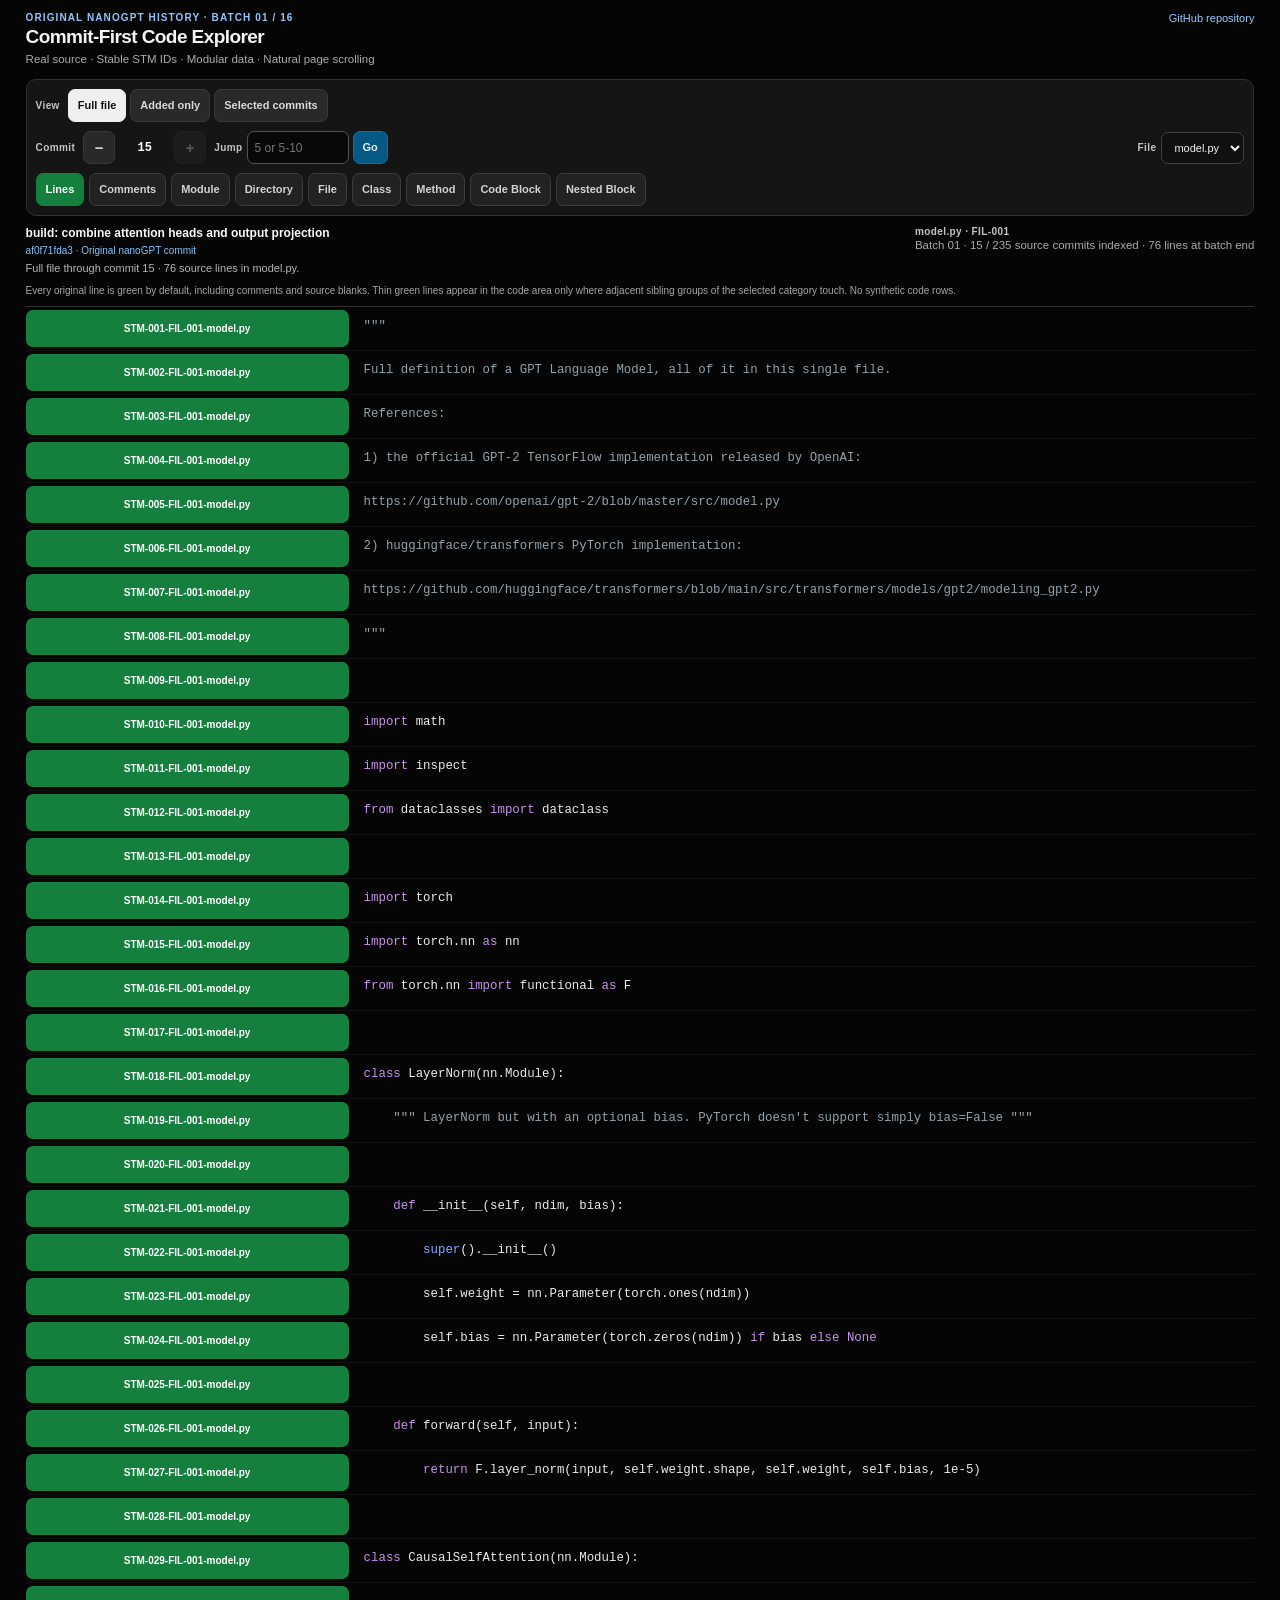
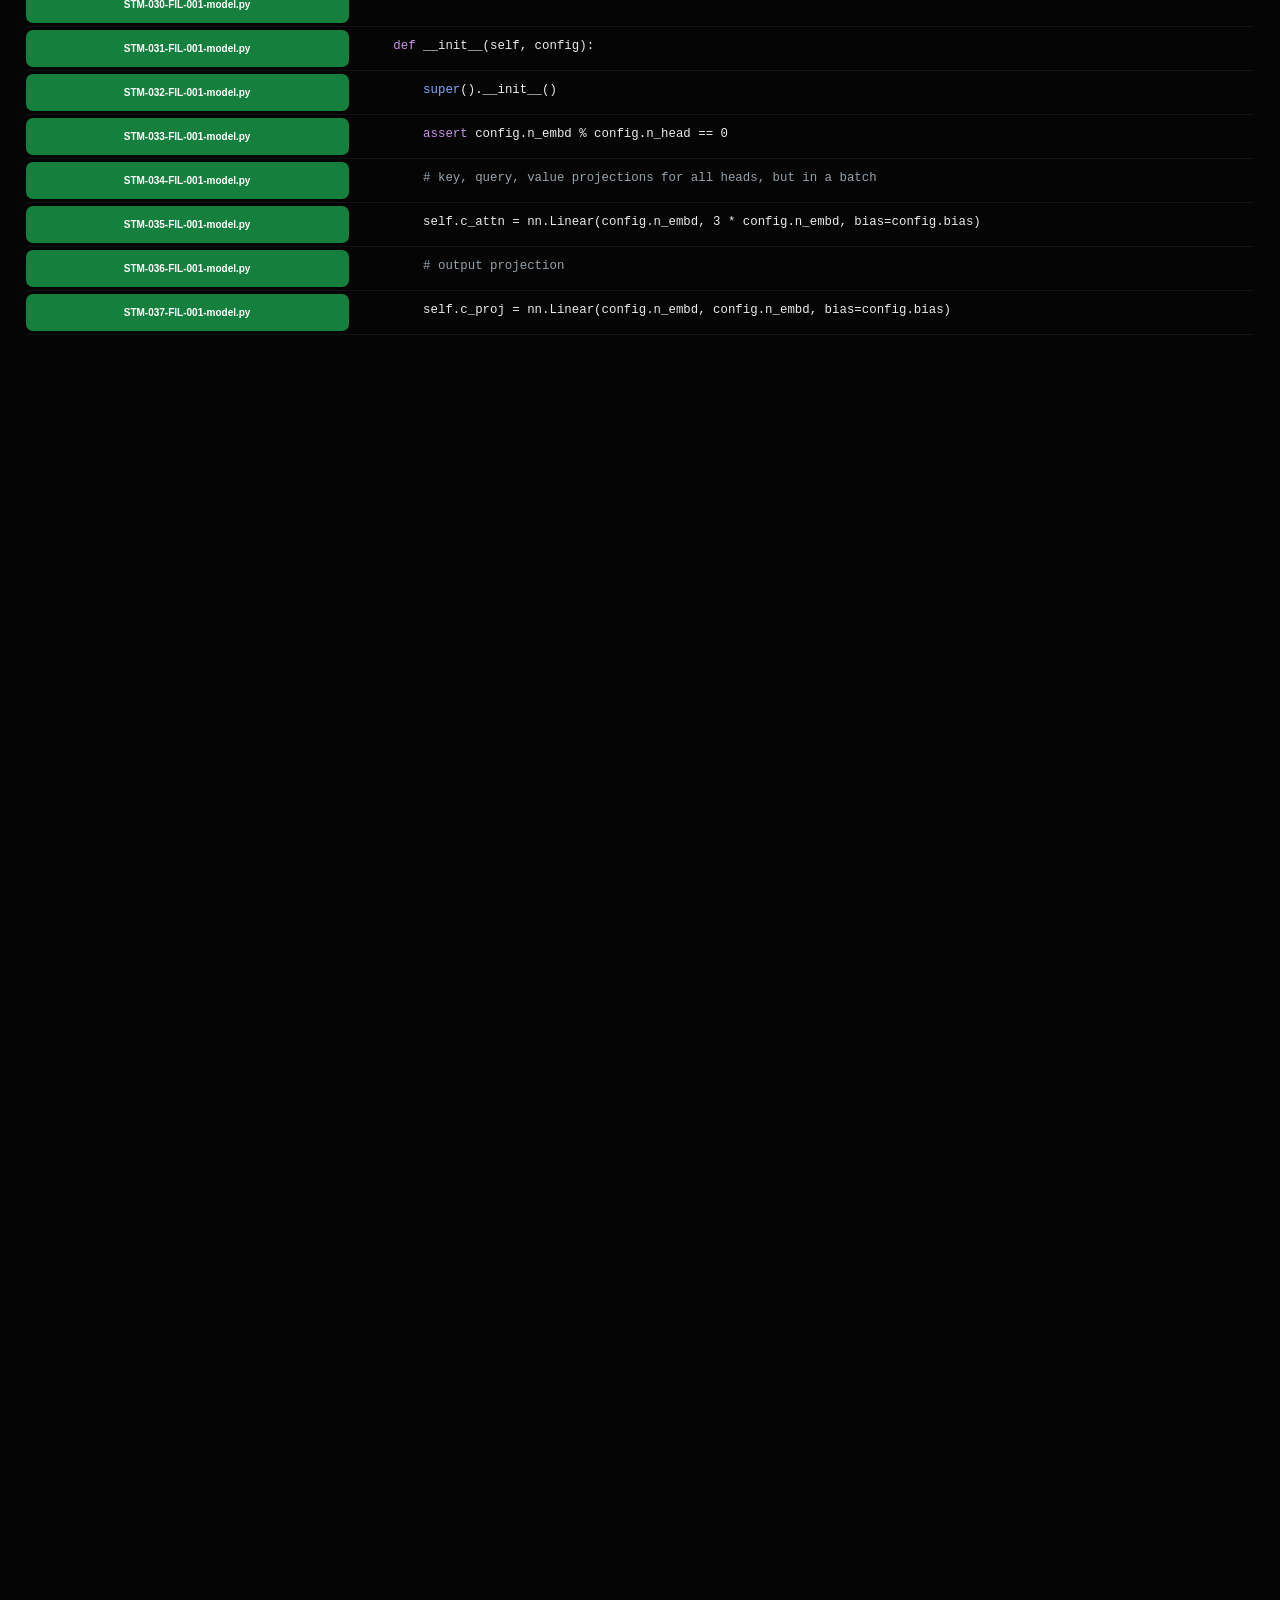
==== nanogpt-modular-viewer/index.html @ b9873f09 "nanoGPT modular viewer: batch 01 covers 15 verified source commits with lazy chunks and windowed cod" ====
<!doctype html>
<html lang="en">
<head>
<meta charset="utf-8">
<meta name="viewport" content="width=device-width,initial-scale=1">
<meta name="theme-color" content="#050505">
<title>nanoGPT · Modular Commit-First Code Viewer · Batch 01</title>
<meta name="description" content="Real nanoGPT source reconstructed commit by commit, with permanent STM IDs, modular data chunks and a windowed page viewer.">
<link rel="stylesheet" href="./assets/viewer.css">
</head>
<body>
<main class="shell">
  <header class="site-head">
    <div>
      <p class="eyebrow">Original nanoGPT history · Batch 01 / 16</p>
      <h1>Commit-First Code Explorer</h1>
      <p class="subtitle">Real source · Stable STM IDs · Modular data · Natural page scrolling</p>
    </div>
    <a class="source-link" href="https://github.com/sabareeshrao/Project-Rebuild-Version-2" target="_blank" rel="noopener noreferrer">GitHub repository</a>
  </header>

  <section class="control-bar" aria-label="Source controls">
    <div class="control-row">
      <span class="small-label">View</span>
      <div id="mode-group" class="mode-group" role="group" aria-label="Code view">
        <button type="button" class="mode" data-mode="full" aria-pressed="true">Full file</button>
        <button type="button" class="mode" data-mode="added" aria-pressed="false">Added only</button>
        <button type="button" class="mode" data-mode="selected" aria-pressed="false">Selected commits</button>
      </div>
    </div>
    <div class="control-row">
      <span class="small-label">Commit</span>
      <div class="stepper" role="group" aria-label="Previous or next commit">
        <button id="previous" class="step" type="button" aria-label="Previous source commit">−</button>
        <output id="commit-indicator" aria-live="polite">15</output>
        <button id="next" class="step" type="button" aria-label="Next source commit">+</button>
      </div>
      <form id="jump-form" class="jump">
        <label class="small-label" for="jump-input">Jump</label>
        <input id="jump-input" type="text" inputmode="text" autocomplete="off" placeholder="5 or 5-10" aria-label="Source commit number or inclusive range">
        <button class="apply" type="submit">Go</button>
      </form>
      <label class="file-picker" for="file-select">
        <span class="small-label">File</span>
        <select id="file-select" aria-label="Source file"></select>
      </label>
    </div>
    <div id="categories" class="categories" role="group" aria-label="Color code source by hierarchy category">
      <button type="button" class="category" data-kind="line" aria-pressed="true">Lines</button>
      <button type="button" class="category" data-kind="comment" aria-pressed="false">Comments</button>
      <button type="button" class="category" data-kind="module" aria-pressed="false">Module</button>
      <button type="button" class="category" data-kind="package" aria-pressed="false">Directory</button>
      <button type="button" class="category" data-kind="file" aria-pressed="false">File</button>
      <button type="button" class="category" data-kind="class" aria-pressed="false">Class</button>
      <button type="button" class="category" data-kind="method" aria-pressed="false">Method</button>
      <button type="button" class="category" data-kind="block" aria-pressed="false">Code Block</button>
      <button type="button" class="category" data-kind="nested" aria-pressed="false">Nested Block</button>
    </div>
  </section>

  <section class="summary" aria-label="Selected historical source">
    <div>
      <div id="commit-title">Loading source history…</div>
      <a id="commit-link" href="https://github.com/sabareeshrao/Project-Rebuild-Version-2/commits/main" target="_blank" rel="noopener noreferrer">Original GitHub commit</a>
    </div>
    <div>
      <div id="file-name" class="small-label">model.py</div>
      <div id="file-meta" class="subtitle">Indexed commits 1–15</div>
    </div>
  </section>
  <p id="status" role="status" aria-live="polite">Loading modular source manifest…</p>
  <p id="hint">Only the selected hierarchy category colors the source chips. Green code dividers appear only between touching sibling groups.</p>

  <section id="line-area" class="line-area" aria-label="Virtualized original source and permanent statement identifiers">
    <div id="top-spacer" aria-hidden="true"></div>
    <div id="line-window"></div>
    <div id="bottom-spacer" aria-hidden="true"></div>
  </section>

  <p class="footer">
    Batch 01 includes <strong>15 reconstructed nanoGPT source commits</strong> (76 genuine physical lines in
    <code>model.py</code>), validated against their GitHub snapshots. All source lines, blank lines and comments retain
    original STM identities. The viewer loads source JSON chunks as needed and renders nearby rows, not the entire
    history as DOM nodes. Historical code is not rewritten to make incomplete early commits runnable.
    No synthetic sky-blue boundary chips or green gap rows are used.
    Source-history coverage will grow batch by batch; other files and non-append edits must be validated as they are introduced.
  </p>
</main>
<script type="module" src="./assets/app.js"></script>
</body>
</html>
---- nanogpt-modular-viewer/assets/viewer.css ----
:root{
  color-scheme:dark;
  --bg:#050505;--surface:#171717;--muted:#aaa;--edge:#323232;
  --green:#15803d;--red:#dc2626;--blue:#2563eb;--orange:#ea580c;
  --yellow:#facc15;--pink:#db2777;--file-a:#00bfff;--file-b:#008cff;
}
*{box-sizing:border-box}
html{overflow-x:hidden}
body{margin:0;background:var(--bg);color:#f5f5f5;font-family:Roboto,Arial,system-ui,sans-serif;overflow-x:hidden}
button,input,select{font:inherit}
button{cursor:pointer}
button:disabled{opacity:.35;cursor:not-allowed}
button:focus-visible,input:focus-visible,select:focus-visible{outline:2px solid #93c5fd;outline-offset:2px}
.shell{width:100%;max-width:1800px;margin:0 auto;padding:12px clamp(10px,2vw,26px) 34px}
.site-head{display:flex;justify-content:space-between;align-items:flex-start;gap:12px;flex-wrap:wrap;margin:0 0 11px}
h1{font-size:19px;letter-spacing:-.03em;margin:0 0 3px}
.eyebrow{font-size:10px;font-weight:800;letter-spacing:.11em;text-transform:uppercase;color:#93c5fd;margin:0 0 3px}
.subtitle{font-size:11.5px;color:var(--muted);margin:0;line-height:1.5}
.source-link{color:#9acbff;font-size:11px;text-decoration:none;white-space:nowrap}
.source-link:hover{text-decoration:underline}
.control-bar{background:#151515;border:1px solid var(--edge);border-radius:10px;padding:9px;display:flex;flex-direction:column;gap:9px}
.control-row{display:flex;align-items:center;gap:8px;flex-wrap:wrap}
.small-label{font-size:10px;color:#c5c5c5;font-weight:800;letter-spacing:.04em}
.mode-group,.stepper,.jump{display:flex;gap:4px;align-items:center}
.mode,.step,.apply,.category{
  color:#d9d9d9;background:#292929;border:1px solid #383838;border-radius:7px;
  padding:7px 9px;line-height:1.2;font-size:11px;font-weight:700;min-height:33px;
}
.mode[aria-pressed="true"]{background:#efefef;color:#111;border-color:#efefef}
.step{min-width:32px;text-align:center;font-size:15px;padding:5px 8px}
#commit-indicator{min-width:51px;text-align:center;font:800 12px/1.2 Consolas,monospace;color:#fafafa}
.jump input{width:102px;max-width:30vw;background:#080808;color:#fafafa;border:1px solid #525252;border-radius:7px;padding:8px 7px;font-size:12px;min-height:33px}
.jump input[aria-invalid="true"]{border-color:#fb7185}
.apply{background:#075985;color:#e0f2fe;border-color:#0e7490}
.file-picker{display:flex;align-items:center;gap:5px;margin-left:auto}
.file-picker select{background:#101010;color:#f4f4f4;border:1px solid #414141;border-radius:7px;padding:8px;font-size:11px;max-width:220px}
.categories{display:flex;flex-wrap:wrap;gap:5px}
.category{padding:7px 9px;border:1px solid #3c3c3c;color:#d3d3d3;background:#222}
.category[aria-pressed="true"]{background:var(--active,#15803d);color:var(--ink,#fff);border-color:var(--active,#15803d)}
.category[data-kind="nested"]{--active:#facc15;--ink:#2d2600}
.category[data-kind="class"]{--active:#dc2626;--ink:#fff}
.category[data-kind="method"]{--active:#2563eb;--ink:#fff}
.category[data-kind="block"]{--active:#ea580c;--ink:#fff}
.category[data-kind="line"]{--active:#15803d;--ink:#fff}
.category[data-kind="comment"]{--active:#db2777;--ink:#fff}
.category[data-kind="file"]{--active:#00bfff;--ink:#071b27}
.category[data-kind="package"]{--active:#78350f;--ink:#fff}
.category[data-kind="module"]{--active:#881337;--ink:#fff}
.summary{margin:10px 0 3px;display:flex;gap:9px;align-items:flex-start;justify-content:space-between;flex-wrap:wrap}
#commit-title{font-size:12px;font-weight:800;color:#fafafa}
#commit-link{font-size:10px;color:#80c7ff;text-decoration:none}
#status{color:#b5b5b5;font-size:11px;line-height:1.45;margin:0}
#status[data-error="true"]{color:#fda4af}
#hint{font-size:10px;color:#a6a6a6;margin:6px 0 8px;line-height:1.5}
.line-area{width:100%;min-width:0;border-top:1px solid #323232;margin-top:7px}
#line-window{width:100%;min-width:0}
.code-row{
  display:grid;grid-template-columns:minmax(0,min(330px,41%)) minmax(0,1fr);
  min-height:44px;align-items:stretch;min-width:0;
  border-bottom:1px solid rgba(255,255,255,.055);
}
.chip-cell{min-width:0;display:flex;padding:3px 7px 3px 0}
.line-chip{
  width:100%;min-width:0;align-self:stretch;min-height:36px;border-radius:7px;
  padding:5px;display:flex;flex-direction:column;justify-content:center;align-items:center;
  gap:2px;text-align:center;background:var(--chip-bg,#15803d);color:var(--chip-ink,#fff);
}
.line-chip .line-id{font:700 10px/1.32 Roboto,Arial,system-ui,sans-serif;overflow-wrap:anywhere}
.line-chip .group-label,.line-chip .commit-marker{
  font:800 9.4px/1.3 Roboto,Arial,system-ui,sans-serif;overflow-wrap:anywhere;max-width:100%
}
.line-chip .commit-marker{letter-spacing:.025em}
.code-cell{
  position:relative;min-width:0;display:flex;align-items:flex-start;
  padding:9px 8px;color:#ebebeb;font:12.4px/1.73 'JetBrains Mono','Fira Code',Consolas,'Liberation Mono',monospace
}
.code-cell.category-divider::before{
  content:"";position:absolute;top:0;left:8px;right:8px;
  border-top:2px solid #15803d;pointer-events:none;
}
.code-indent{display:block;flex:none;min-width:0;max-width:38%}
.code-content{display:block;flex:1;min-width:0;white-space:pre-wrap;overflow-wrap:anywhere;word-break:normal;tab-size:4}
.keyword{color:#c792ea}.string{color:#c3e88d}.comment-syntax{color:#96a2aa}.builtin{color:#82aaff}.number{color:#ff997a}
#top-spacer,#bottom-spacer{height:0;pointer-events:none}
#loading-row{color:#b0b0b0;padding:22px;font-size:12px;min-height:80px}
.footer{color:#929292;font-size:10.5px;line-height:1.6;padding-top:18px;max-width:1100px}
@media(max-width:580px){
  .shell{padding:8px 8px 28px}.site-head{gap:4px}h1{font-size:17px}
  .control-bar{padding:7px}.control-row{gap:6px}
  .file-picker{margin-left:0}.mode,.step,.apply,.category{font-size:10px;padding:6px 7px;min-height:31px}
  .jump input{width:88px;min-height:31px}
  .code-row{grid-template-columns:minmax(0,42%) minmax(0,58%)}
  .line-chip{min-height:32px;padding:5px 3px}
  .line-chip .line-id{font-size:9.1px}.line-chip .group-label,.line-chip .commit-marker{font-size:8.5px}
  .chip-cell{padding:3px 6px 3px 0}
  .code-cell{font-size:11.6px;line-height:1.65;padding:8px 5px}
  .code-cell.category-divider::before{left:5px;right:5px}
}
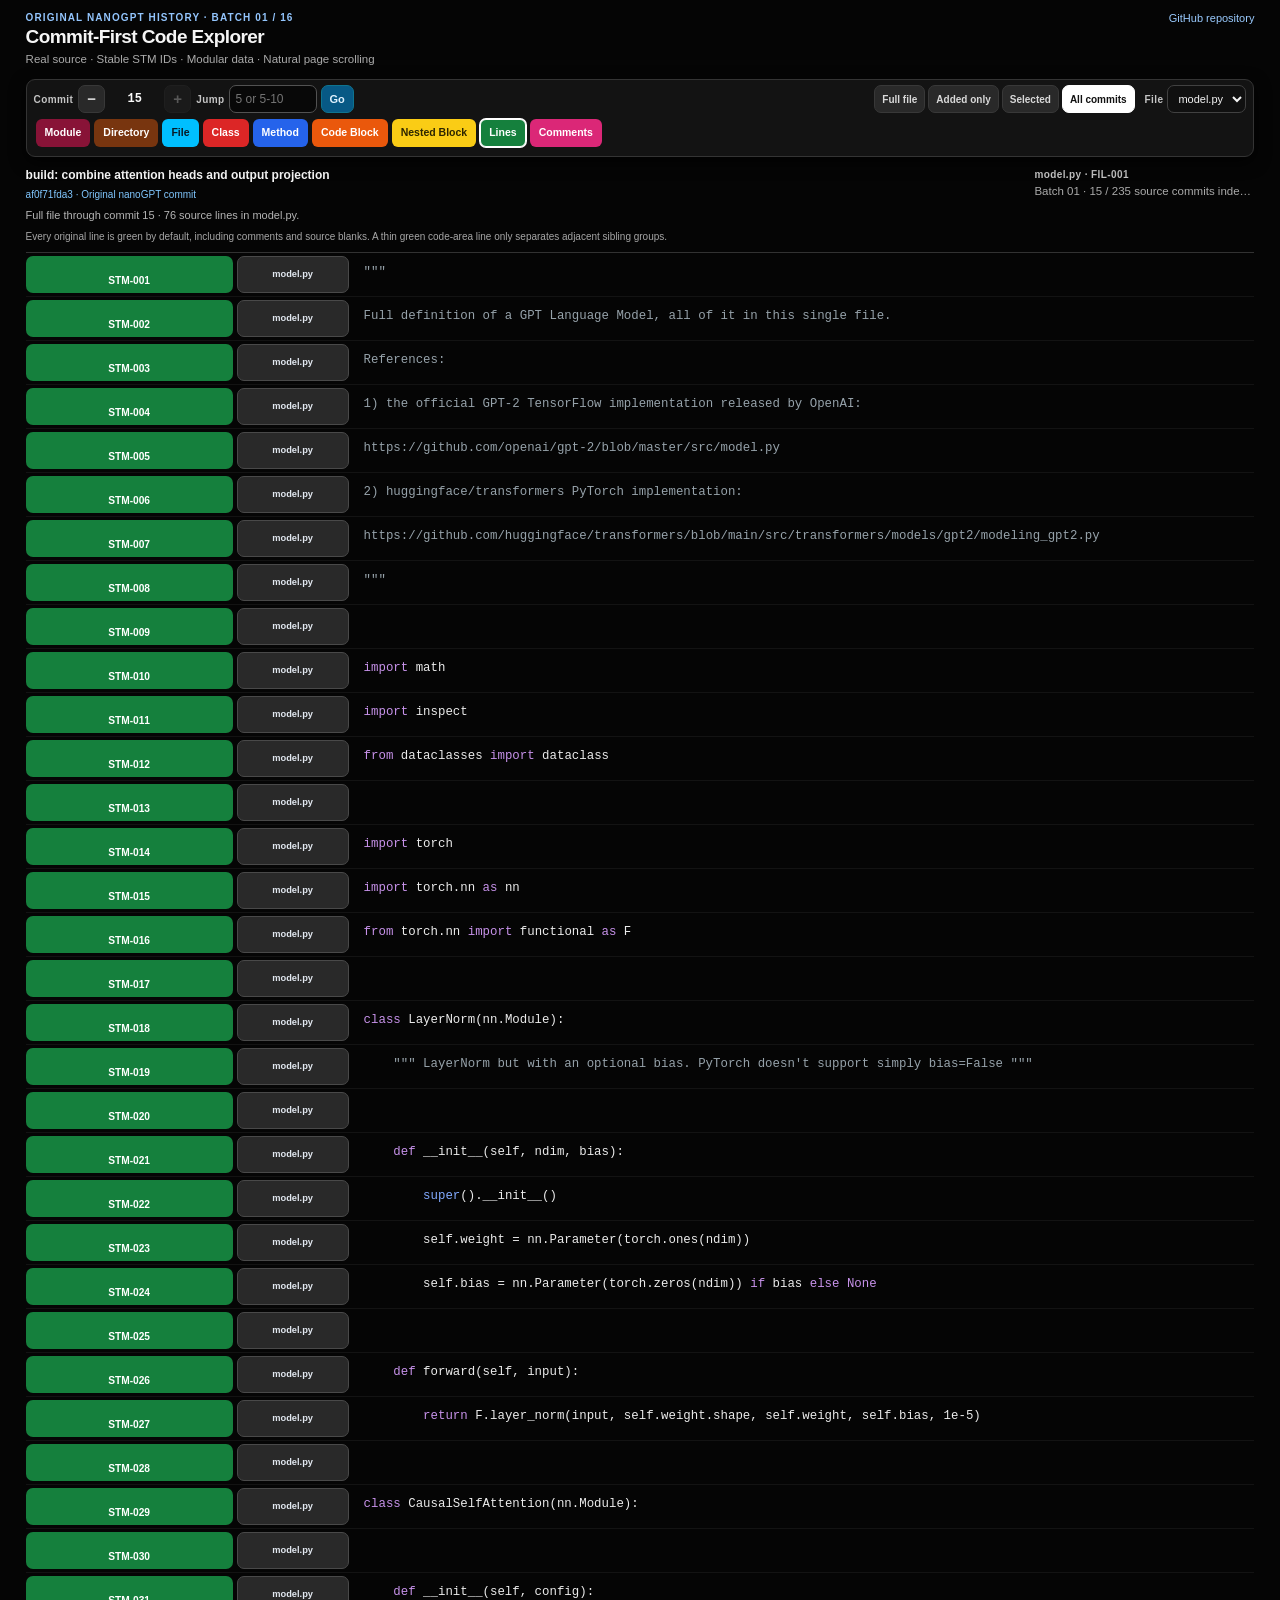
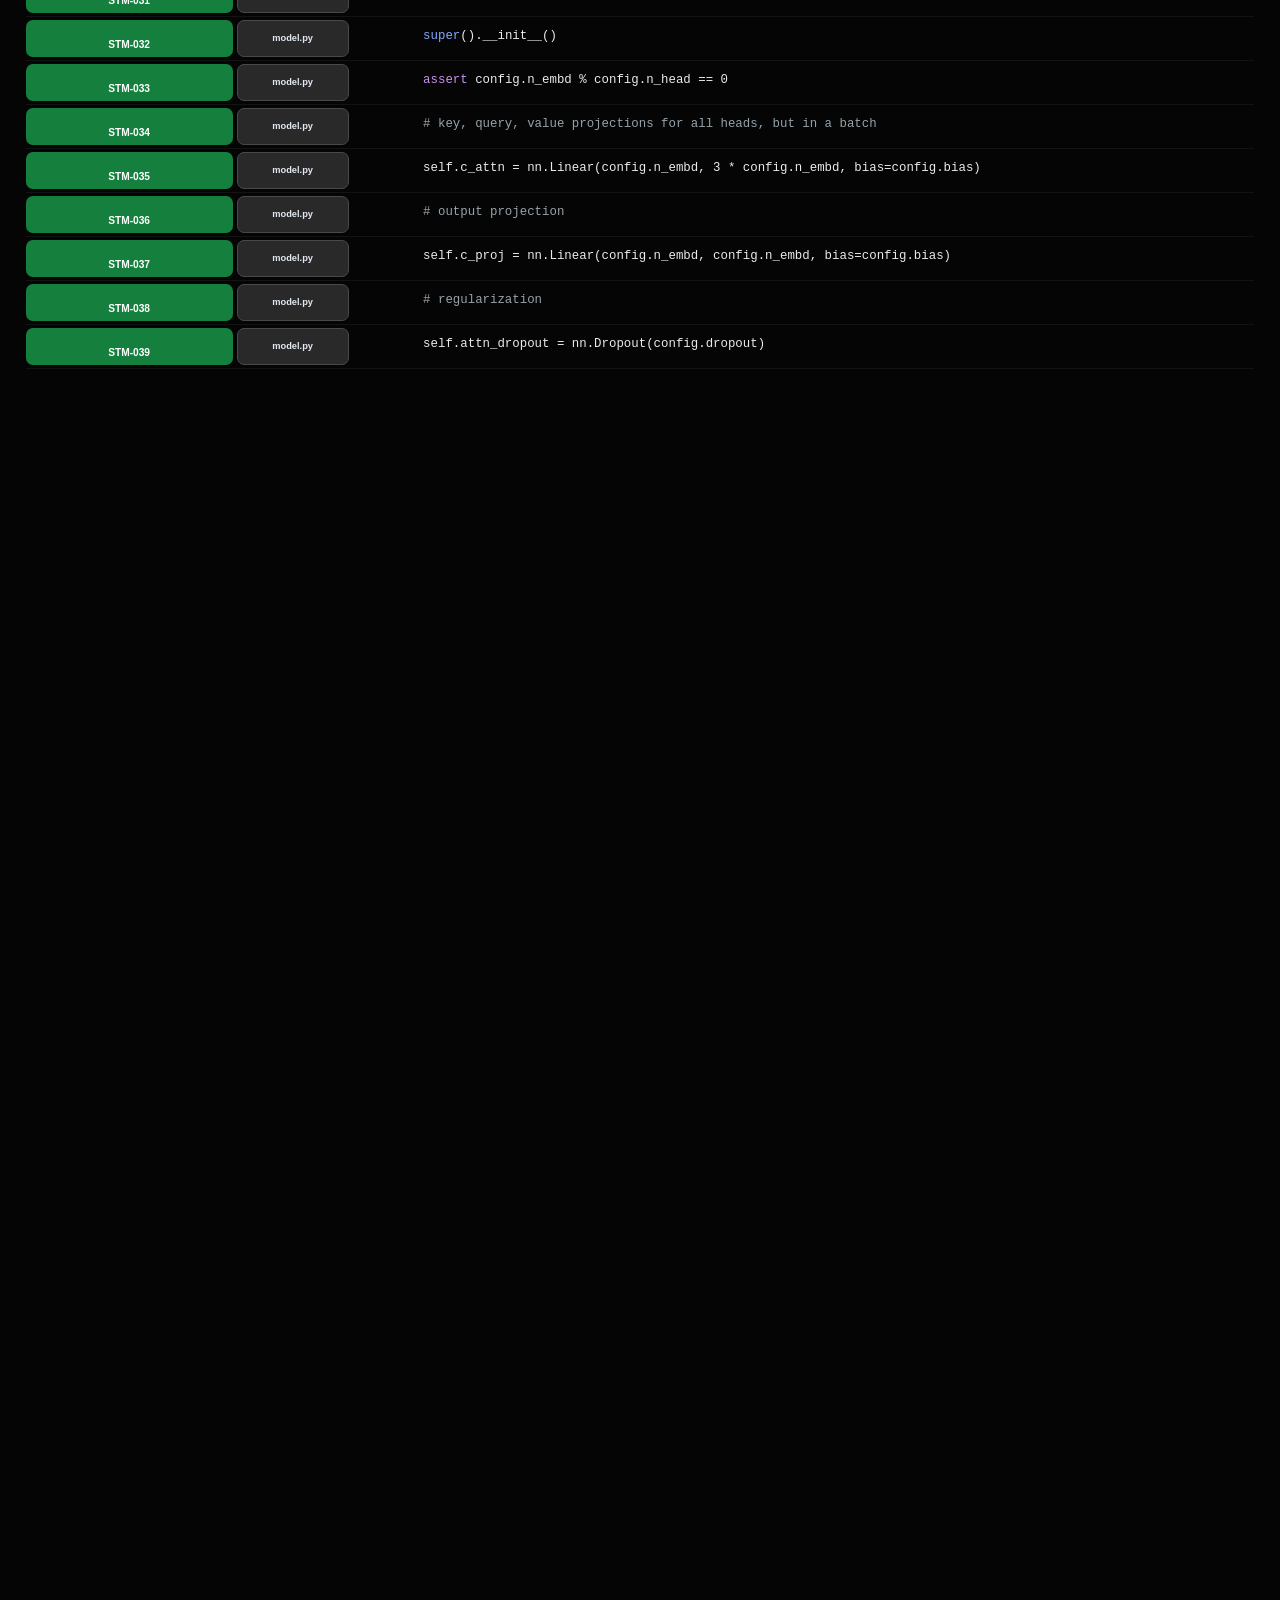
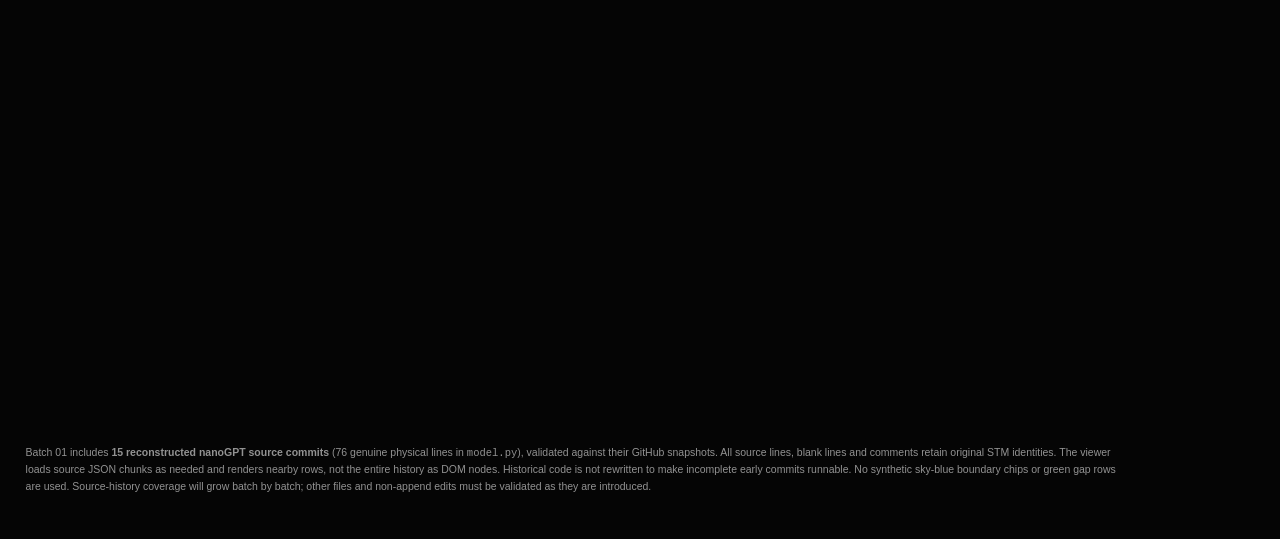
==== commit 8b12df7e: "nanoGPT viewer: compact sticky controls, filled colors, all-commits reset, stable category switching" ====
--- a/nanogpt-modular-viewer/index.html
+++ b/nanogpt-modular-viewer/index.html
@@ -19,42 +19,46 @@
     <a class="source-link" href="https://github.com/sabareeshrao/Project-Rebuild-Version-2" target="_blank" rel="noopener noreferrer">GitHub repository</a>
   </header>
 
-  <section class="control-bar" aria-label="Source controls">
-    <div class="control-row">
-      <span class="small-label">View</span>
-      <div id="mode-group" class="mode-group" role="group" aria-label="Code view">
-        <button type="button" class="mode" data-mode="full" aria-pressed="true">Full file</button>
+  <!-- Only these compact controls stay visible while the title and statistics scroll away. -->
+  <section class="control-bar" id="sticky-tools" aria-label="Sticky commit and category controls">
+    <div class="toolbar-main">
+      <div class="commit-tools">
+        <span class="small-label">Commit</span>
+        <div class="stepper" role="group" aria-label="Previous or next source commit">
+          <button id="previous" class="step" type="button" aria-label="Previous source commit">−</button>
+          <output id="commit-indicator" aria-live="polite">15</output>
+          <button id="next" class="step" type="button" aria-label="Next source commit">+</button>
+        </div>
+        <form id="jump-form" class="jump">
+          <label class="small-label" for="jump-input">Jump</label>
+          <input id="jump-input" type="text" inputmode="text" autocomplete="off" placeholder="5 or 5-10" aria-label="Source commit number or inclusive range">
+          <button class="apply" type="submit">Go</button>
+        </form>
+      </div>
+      <div id="mode-group" class="mode-group" role="group" aria-label="Source view and history reset">
+        <button type="button" class="mode" data-mode="full" aria-pressed="false">Full file</button>
         <button type="button" class="mode" data-mode="added" aria-pressed="false">Added only</button>
-        <button type="button" class="mode" data-mode="selected" aria-pressed="false">Selected commits</button>
+        <button type="button" class="mode" data-mode="selected" aria-pressed="false">Selected</button>
+        <button type="button" class="mode all-commits" id="all-commits" data-action="all" aria-pressed="true">All commits</button>
       </div>
-    </div>
-    <div class="control-row">
-      <span class="small-label">Commit</span>
-      <div class="stepper" role="group" aria-label="Previous or next commit">
-        <button id="previous" class="step" type="button" aria-label="Previous source commit">−</button>
-        <output id="commit-indicator" aria-live="polite">15</output>
-        <button id="next" class="step" type="button" aria-label="Next source commit">+</button>
-      </div>
-      <form id="jump-form" class="jump">
-        <label class="small-label" for="jump-input">Jump</label>
-        <input id="jump-input" type="text" inputmode="text" autocomplete="off" placeholder="5 or 5-10" aria-label="Source commit number or inclusive range">
-        <button class="apply" type="submit">Go</button>
-      </form>
       <label class="file-picker" for="file-select">
         <span class="small-label">File</span>
         <select id="file-select" aria-label="Source file"></select>
       </label>
     </div>
-    <div id="categories" class="categories" role="group" aria-label="Color code source by hierarchy category">
-      <button type="button" class="category" data-kind="line" aria-pressed="true">Lines</button>
-      <button type="button" class="category" data-kind="comment" aria-pressed="false">Comments</button>
-      <button type="button" class="category" data-kind="module" aria-pressed="false">Module</button>
-      <button type="button" class="category" data-kind="package" aria-pressed="false">Directory</button>
-      <button type="button" class="category" data-kind="file" aria-pressed="false">File</button>
-      <button type="button" class="category" data-kind="class" aria-pressed="false">Class</button>
-      <button type="button" class="category" data-kind="method" aria-pressed="false">Method</button>
-      <button type="button" class="category" data-kind="block" aria-pressed="false">Code Block</button>
-      <button type="button" class="category" data-kind="nested" aria-pressed="false">Nested Block</button>
+    <!-- A single row of always-filled colors, swipeable on narrow screens without horizontal CODE scroll. -->
+    <div class="categories-scroller">
+      <div id="categories" class="categories" role="group" aria-label="Color code source by hierarchy category">
+        <button type="button" class="category" data-kind="module" aria-pressed="false">Module</button>
+        <button type="button" class="category" data-kind="package" aria-pressed="false">Directory</button>
+        <button type="button" class="category" data-kind="file" aria-pressed="false">File</button>
+        <button type="button" class="category" data-kind="class" aria-pressed="false">Class</button>
+        <button type="button" class="category" data-kind="method" aria-pressed="false">Method</button>
+        <button type="button" class="category" data-kind="block" aria-pressed="false">Code Block</button>
+        <button type="button" class="category" data-kind="nested" aria-pressed="false">Nested Block</button>
+        <button type="button" class="category" data-kind="line" aria-pressed="true">Lines</button>
+        <button type="button" class="category" data-kind="comment" aria-pressed="false">Comments</button>
+      </div>
     </div>
   </section>
 
--- a/nanogpt-modular-viewer/assets/viewer.css
+++ b/nanogpt-modular-viewer/assets/viewer.css
@@ -96,3 +96,117 @@
   .code-cell{font-size:11.6px;line-height:1.65;padding:8px 5px}
   .code-cell.category-divider::before{left:5px;right:5px}
 }
+
+
+/* Batch 01 refinement: compact sticky controls; title and stats scroll away. */
+/* overflow-x:clip avoids a sticky-blocking scroll container. */
+html,body{overflow-x:clip}
+.shell{overflow:visible}
+.control-bar{
+  position:sticky;top:0;z-index:90;
+  background:#131313;border:1px solid #343434;border-radius:9px;
+  padding:5px 7px;gap:4px;box-shadow:0 5px 16px rgba(0,0,0,.8);
+}
+.toolbar-main{display:flex;flex-wrap:wrap;align-items:center;gap:4px 10px;min-width:0}
+.commit-tools{display:flex;align-items:center;gap:5px;flex:0 0 auto}
+.commit-tools .small-label,.jump .small-label{white-space:nowrap}
+.stepper{gap:2px}
+.step{min-width:27px;min-height:28px;font-size:15px;padding:3px 5px}
+#commit-indicator{min-width:55px;white-space:nowrap;font-variant-numeric:tabular-nums}
+.jump{gap:4px}
+.jump input{width:88px;min-width:76px;max-width:22vw;min-height:28px;padding:5px 6px}
+.apply{min-height:28px;padding:4px 8px}
+.mode-group{margin-left:auto;display:flex;align-items:center;gap:3px;flex-wrap:nowrap}
+.mode{white-space:nowrap;min-height:28px;padding:5px 7px;font-size:10px;line-height:1.15}
+.mode.all-commits{border-color:#1681aa}
+.mode.all-commits[aria-pressed="true"]{background:#fff;color:#111;border-color:#fff}
+.file-picker{margin-left:0;display:flex;align-items:center;gap:4px;flex:0 1 auto}
+.file-picker select{min-height:28px;max-width:145px;padding:5px 6px}
+.categories-scroller{
+  width:100%;min-width:0;overflow-x:auto;overflow-y:hidden;
+  -webkit-overflow-scrolling:touch;overscroll-behavior-x:contain;
+  scrollbar-width:thin;scrollbar-color:#484848 transparent;
+}
+.categories-scroller::-webkit-scrollbar{height:3px}
+.categories-scroller::-webkit-scrollbar-thumb{background:#484848;border-radius:5px}
+.categories{
+  display:flex;flex-wrap:nowrap;width:max-content;min-width:100%;
+  align-items:center;gap:4px;padding:2px 2px 4px;
+}
+.category,.category[aria-pressed="false"]{
+  flex:0 0 auto;white-space:nowrap;min-height:28px;
+  padding:5px 8px;font-size:10.5px;line-height:1.1;
+  background:var(--active,#15803d);color:var(--ink,#fff);
+  border:1px solid transparent;border-radius:6px;
+  font-weight:800;opacity:1;box-shadow:none;
+}
+.category[aria-pressed="true"]{
+  background:var(--active,#15803d);color:var(--ink,#fff);
+  border-color:#fff;box-shadow:0 0 0 1px #fff;position:relative;z-index:1;
+}
+.category:focus-visible{outline:2px solid #f8fafc;outline-offset:2px}
+.summary{min-height:36px}
+
+/* Two chips: short STM identity and separate filename. Full STM ID is retained
+   in the DOM dataset and historical source JSON. All rows reserve one meta line
+   so category switching does not change chip height. */
+.chip-cell{display:flex;align-self:stretch;gap:4px;min-width:0;padding:3px 7px 3px 0}
+.line-chip{
+  width:auto;min-width:0;flex:1 1 auto;
+  min-height:37px;padding:4px 3px;gap:1px;justify-content:center;
+}
+.line-chip .chip-meta{
+  display:block;flex:0 0 auto;width:100%;height:12px;min-height:12px;
+  font:800 8.6px/12px Roboto,Arial,system-ui,sans-serif;
+  white-space:nowrap;overflow:hidden;text-overflow:ellipsis;text-align:center;
+}
+.line-chip .line-id{
+  display:block;width:100%;min-width:0;
+  font:800 10.2px/1.4 Roboto,Arial,system-ui,sans-serif;
+  overflow-wrap:normal;white-space:nowrap;
+}
+.filename-chip{
+  display:flex;flex:0 1 38%;max-width:112px;min-width:0;
+  align-self:stretch;align-items:center;justify-content:center;
+  background:#292929;color:#e2e8f0;border:1px solid #494949;
+  border-radius:7px;padding:4px 3px;text-align:center;
+  font:700 9.3px/1.25 Roboto,Arial,system-ui,sans-serif;
+  overflow-wrap:anywhere;
+}
+.line-area{overflow-anchor:none}
+@media(max-width:900px){
+ .toolbar-main{gap:4px 7px}
+ .mode-group{margin-left:0}
+ .file-picker{margin-left:auto}
+}
+@media(max-width:580px){
+ .control-bar{top:0;padding:4px 5px;gap:3px;border-radius:7px}
+ .toolbar-main{gap:4px 6px}
+ .commit-tools{gap:3px;flex:1 1 100%}
+ .commit-tools>.small-label{font-size:9px}
+ .step{min-width:25px;padding:2px 4px;min-height:27px}
+ #commit-indicator{min-width:45px;font-size:11px}
+ .jump input{min-height:27px;max-width:unset;width:84px}
+ .apply,.mode{min-height:27px;padding:4px 6px;font-size:9.5px}
+ .mode-group{margin-left:0;gap:3px}
+ .file-picker{margin-left:auto;gap:3px}
+ .file-picker select{max-width:96px;min-height:27px;padding:4px 3px}
+ .categories{gap:3px;padding:1px 2px 3px}
+ .category,.category[aria-pressed="false"]{min-height:27px;padding:5px 7px;font-size:10px}
+ .chip-cell{gap:3px;padding:3px 4px 3px 0}
+ .line-chip{min-height:36px;padding:3px 2px}
+ .line-chip .chip-meta{font-size:7.7px;height:11px;line-height:11px;min-height:11px}
+ .line-chip .line-id{font-size:9px}
+ .filename-chip{max-width:38%;font-size:8px;padding:3px 2px;border-radius:6px}
+}
+
+/* Metadata beneath the toolbar is always one line tall in every view.
+   Its wording can change without pushing the code viewport downward. */
+#hint,#status{height:17px;min-height:17px;max-height:17px;line-height:17px;white-space:nowrap;overflow:hidden;text-overflow:ellipsis;margin:4px 0}
+#commit-title{max-width:min(65vw,760px);white-space:nowrap;overflow:hidden;text-overflow:ellipsis;line-height:17px;height:17px}
+#file-name,#file-meta{white-space:nowrap;overflow:hidden;text-overflow:ellipsis;max-width:220px;line-height:16px}
+@media(max-width:580px){
+ #commit-title{max-width:70vw}
+ #file-name,#file-meta{max-width:95px}
+ #hint{margin:2px 0}
+}
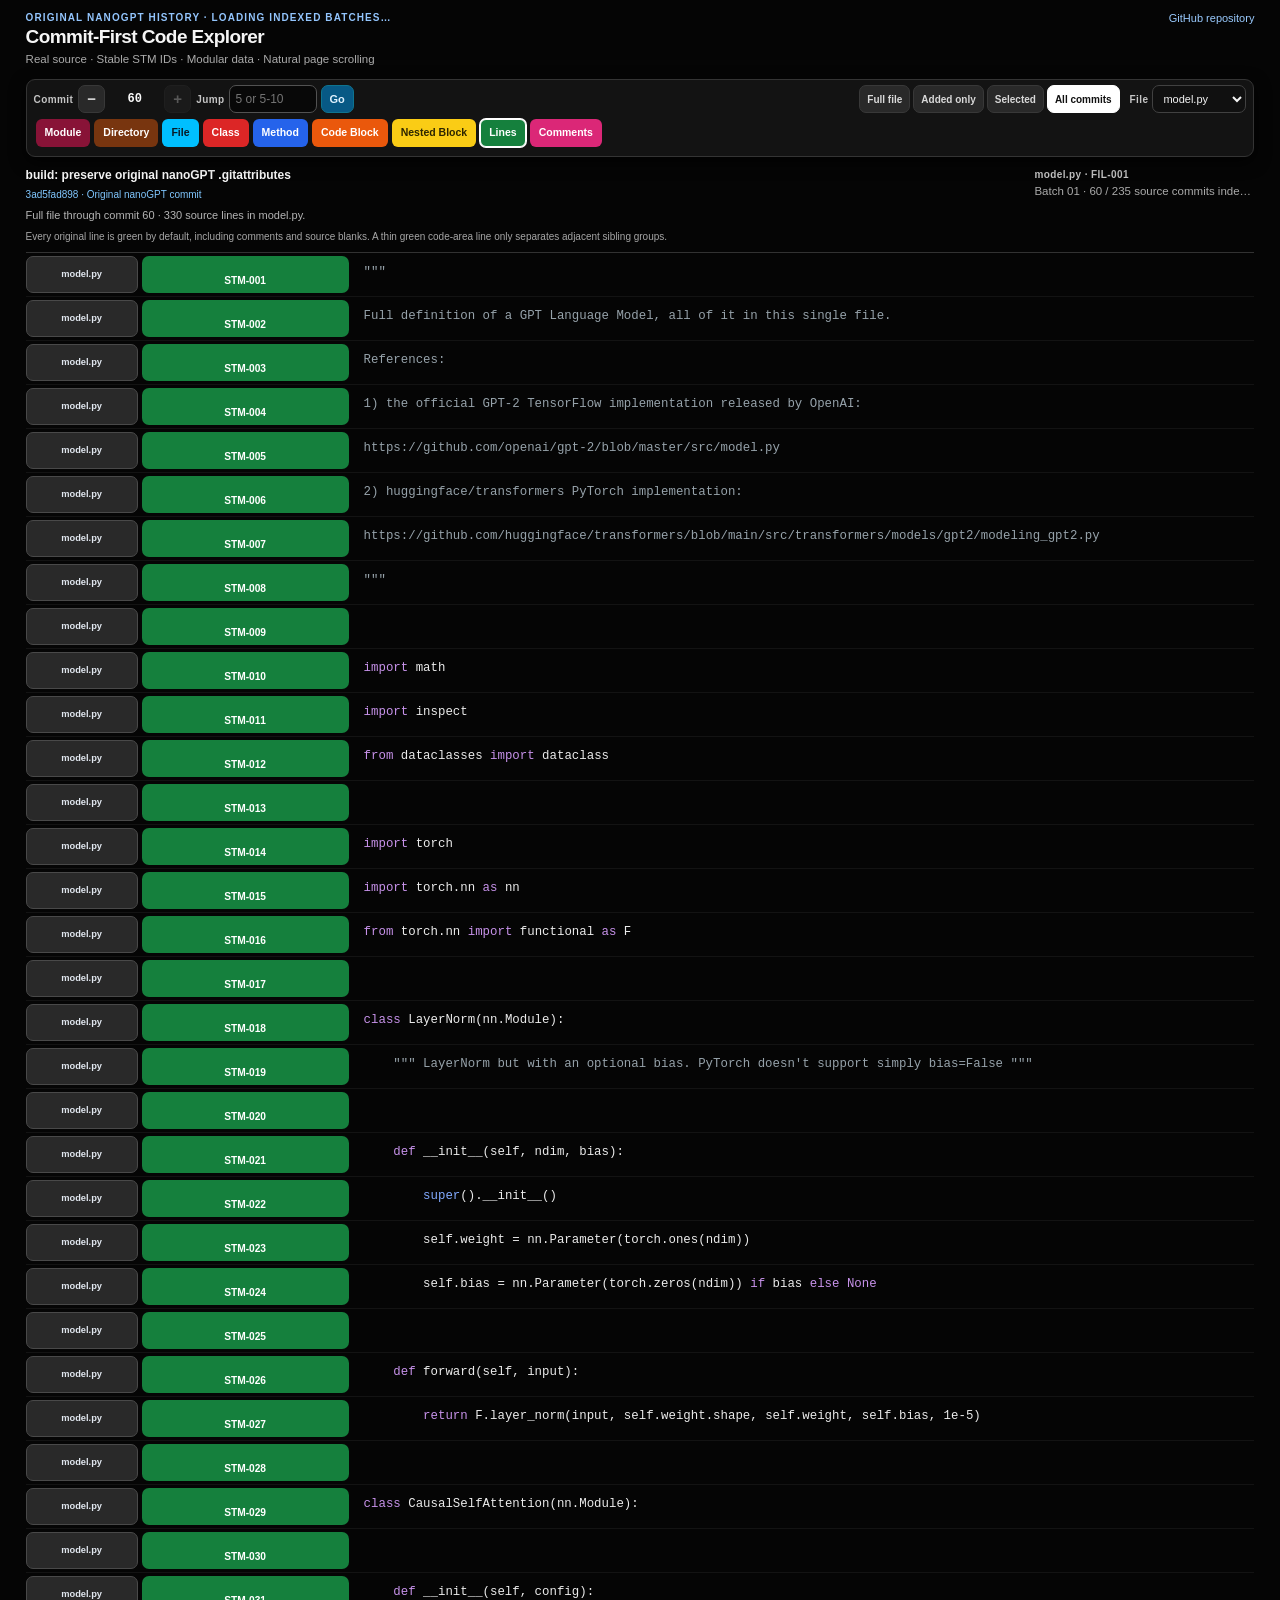
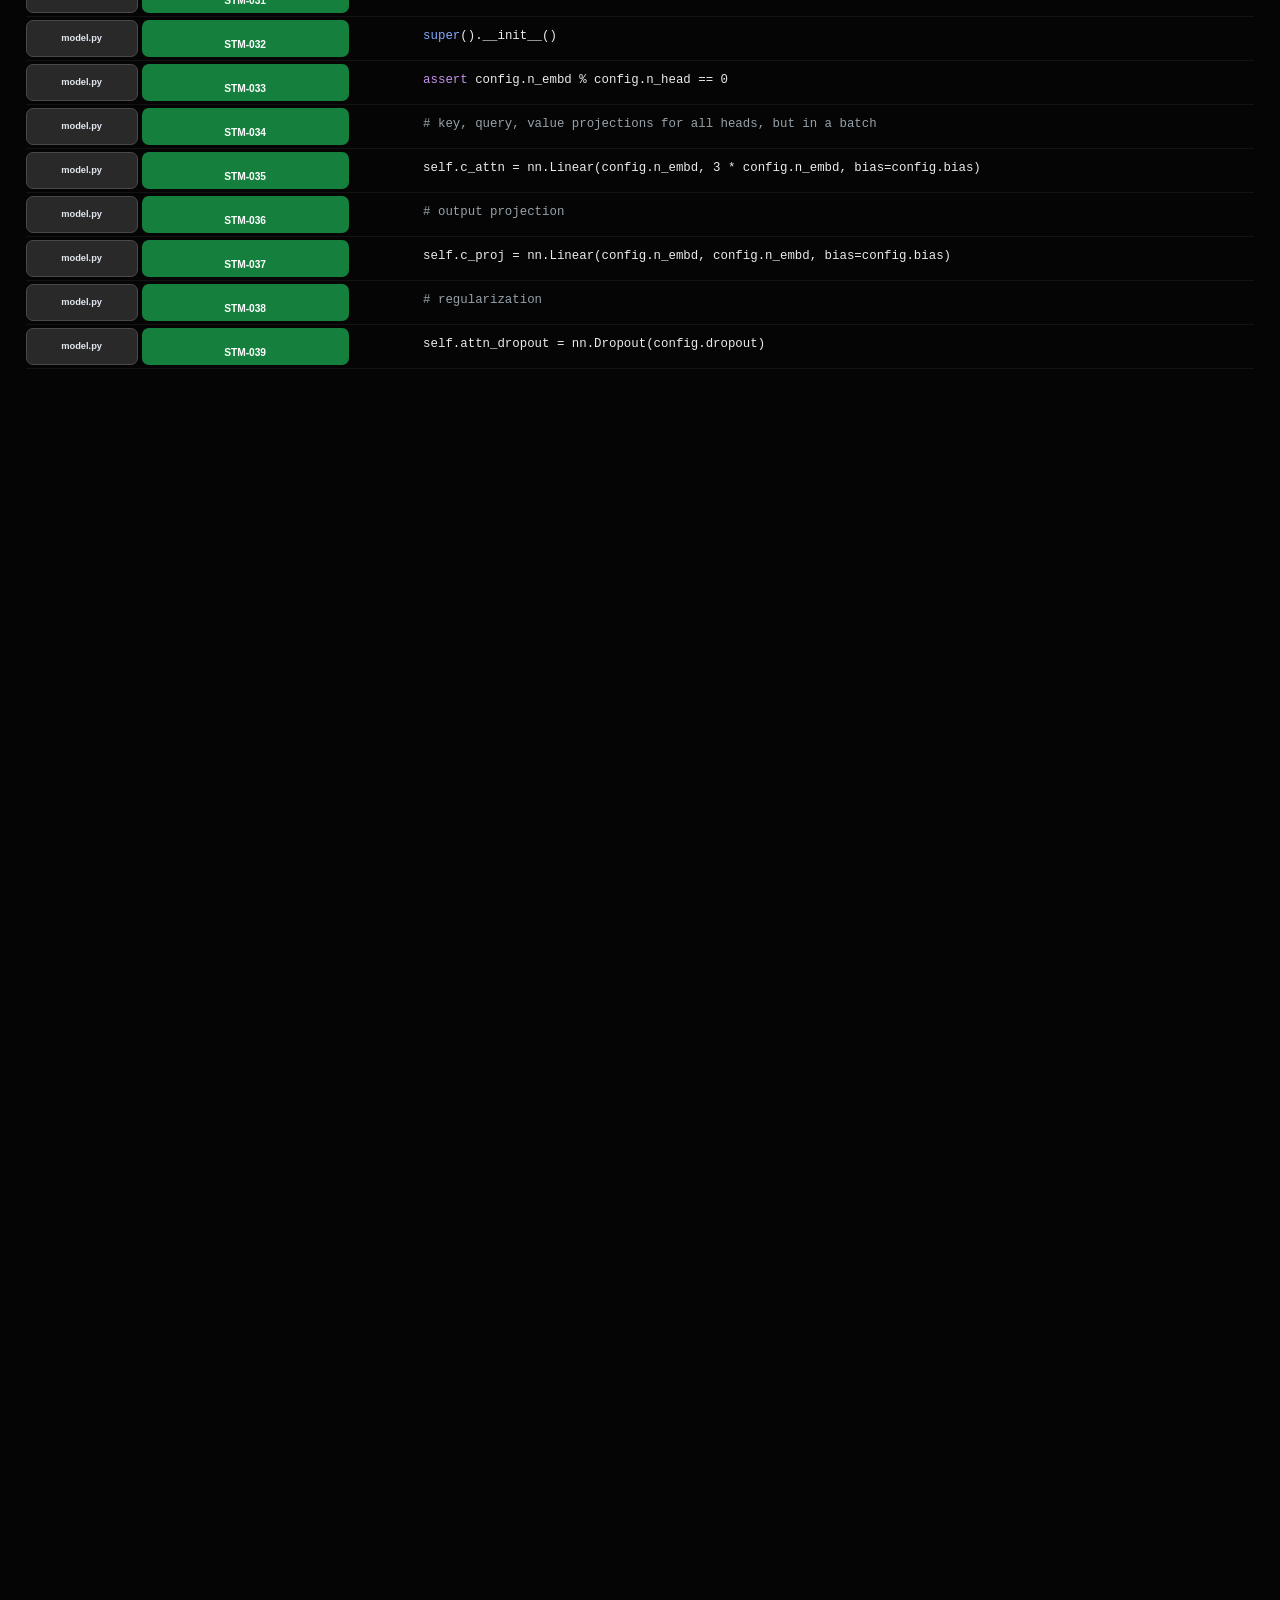
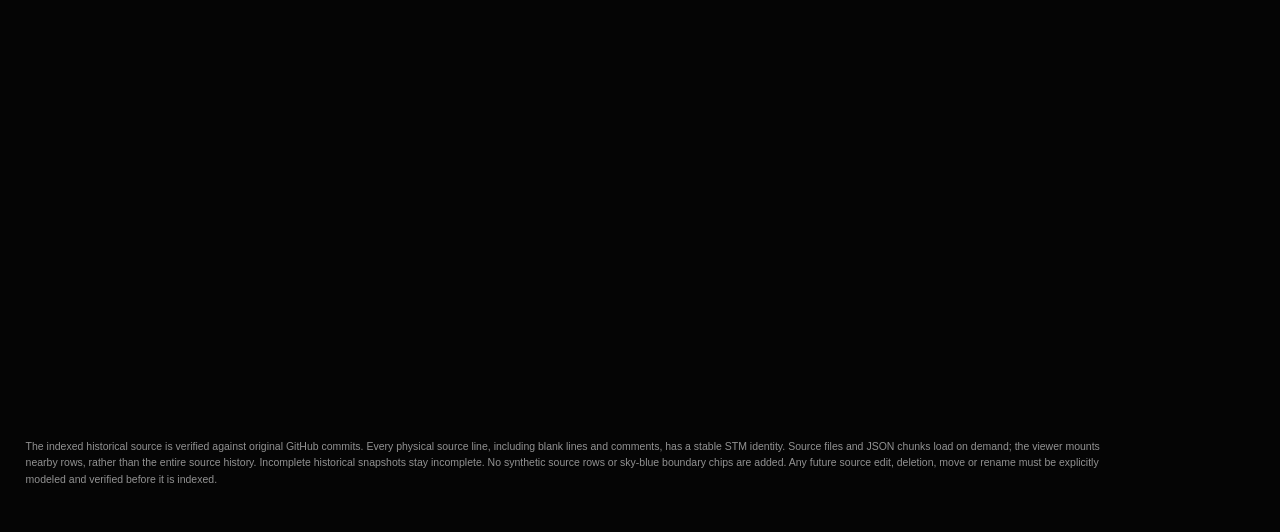
==== commit c435ec0f: "nanoGPT viewer: show indexed batch from manifest instead of Batch 01 placeholder" ====
--- a/nanogpt-modular-viewer/index.html
+++ b/nanogpt-modular-viewer/index.html
@@ -4,7 +4,7 @@
 <meta charset="utf-8">
 <meta name="viewport" content="width=device-width,initial-scale=1">
 <meta name="theme-color" content="#050505">
-<title>nanoGPT · Modular Commit-First Code Viewer · Batch 01</title>
+<title>nanoGPT · Modular Commit-First Code Viewer</title>
 <meta name="description" content="Real nanoGPT source reconstructed commit by commit, with permanent STM IDs, modular data chunks and a windowed page viewer.">
 <link rel="stylesheet" href="./assets/viewer.css">
 </head>
@@ -12,7 +12,7 @@
 <main class="shell">
   <header class="site-head">
     <div>
-      <p class="eyebrow">Original nanoGPT history · Batch 01 / 16</p>
+      <p class="eyebrow" id="batch-indicator">Original nanoGPT history · Loading indexed batches…</p>
       <h1>Commit-First Code Explorer</h1>
       <p class="subtitle">Real source · Stable STM IDs · Modular data · Natural page scrolling</p>
     </div>
@@ -26,7 +26,7 @@
         <span class="small-label">Commit</span>
         <div class="stepper" role="group" aria-label="Previous or next source commit">
           <button id="previous" class="step" type="button" aria-label="Previous source commit">−</button>
-          <output id="commit-indicator" aria-live="polite">15</output>
+          <output id="commit-indicator" aria-live="polite">—</output>
           <button id="next" class="step" type="button" aria-label="Next source commit">+</button>
         </div>
         <form id="jump-form" class="jump">
@@ -69,7 +69,7 @@
     </div>
     <div>
       <div id="file-name" class="small-label">model.py</div>
-      <div id="file-meta" class="subtitle">Indexed commits 1–15</div>
+      <div id="file-meta" class="subtitle">Loading indexed source files…</div>
     </div>
   </section>
   <p id="status" role="status" aria-live="polite">Loading modular source manifest…</p>
@@ -82,12 +82,11 @@
   </section>
 
   <p class="footer">
-    Batch 01 includes <strong>15 reconstructed nanoGPT source commits</strong> (76 genuine physical lines in
-    <code>model.py</code>), validated against their GitHub snapshots. All source lines, blank lines and comments retain
-    original STM identities. The viewer loads source JSON chunks as needed and renders nearby rows, not the entire
-    history as DOM nodes. Historical code is not rewritten to make incomplete early commits runnable.
-    No synthetic sky-blue boundary chips or green gap rows are used.
-    Source-history coverage will grow batch by batch; other files and non-append edits must be validated as they are introduced.
+    The indexed historical source is verified against original GitHub commits. Every physical source line,
+    including blank lines and comments, has a stable STM identity. Source files and JSON chunks load on demand;
+    the viewer mounts nearby rows, rather than the entire source history. Incomplete historical snapshots stay
+    incomplete. No synthetic source rows or sky-blue boundary chips are added. Any future source edit, deletion,
+    move or rename must be explicitly modeled and verified before it is indexed.
   </p>
 </main>
 <script type="module" src="./assets/app.js"></script>
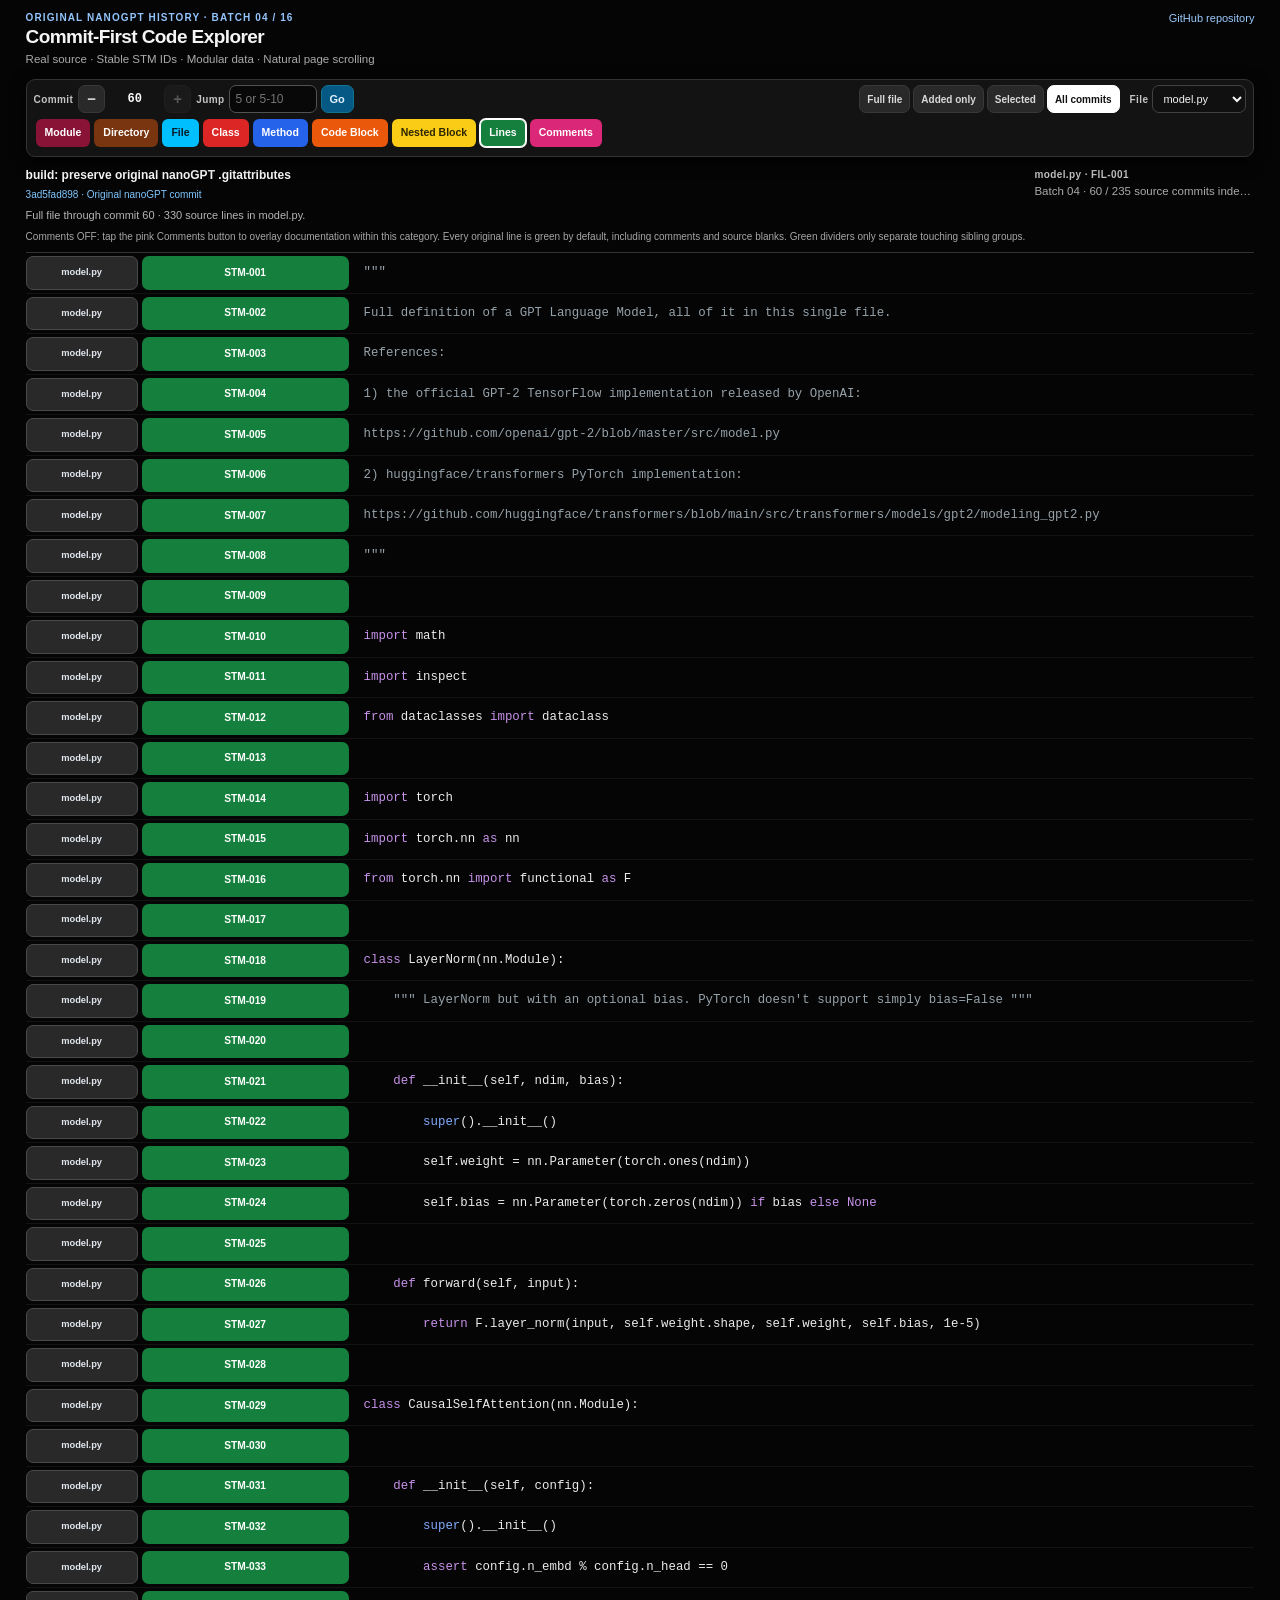
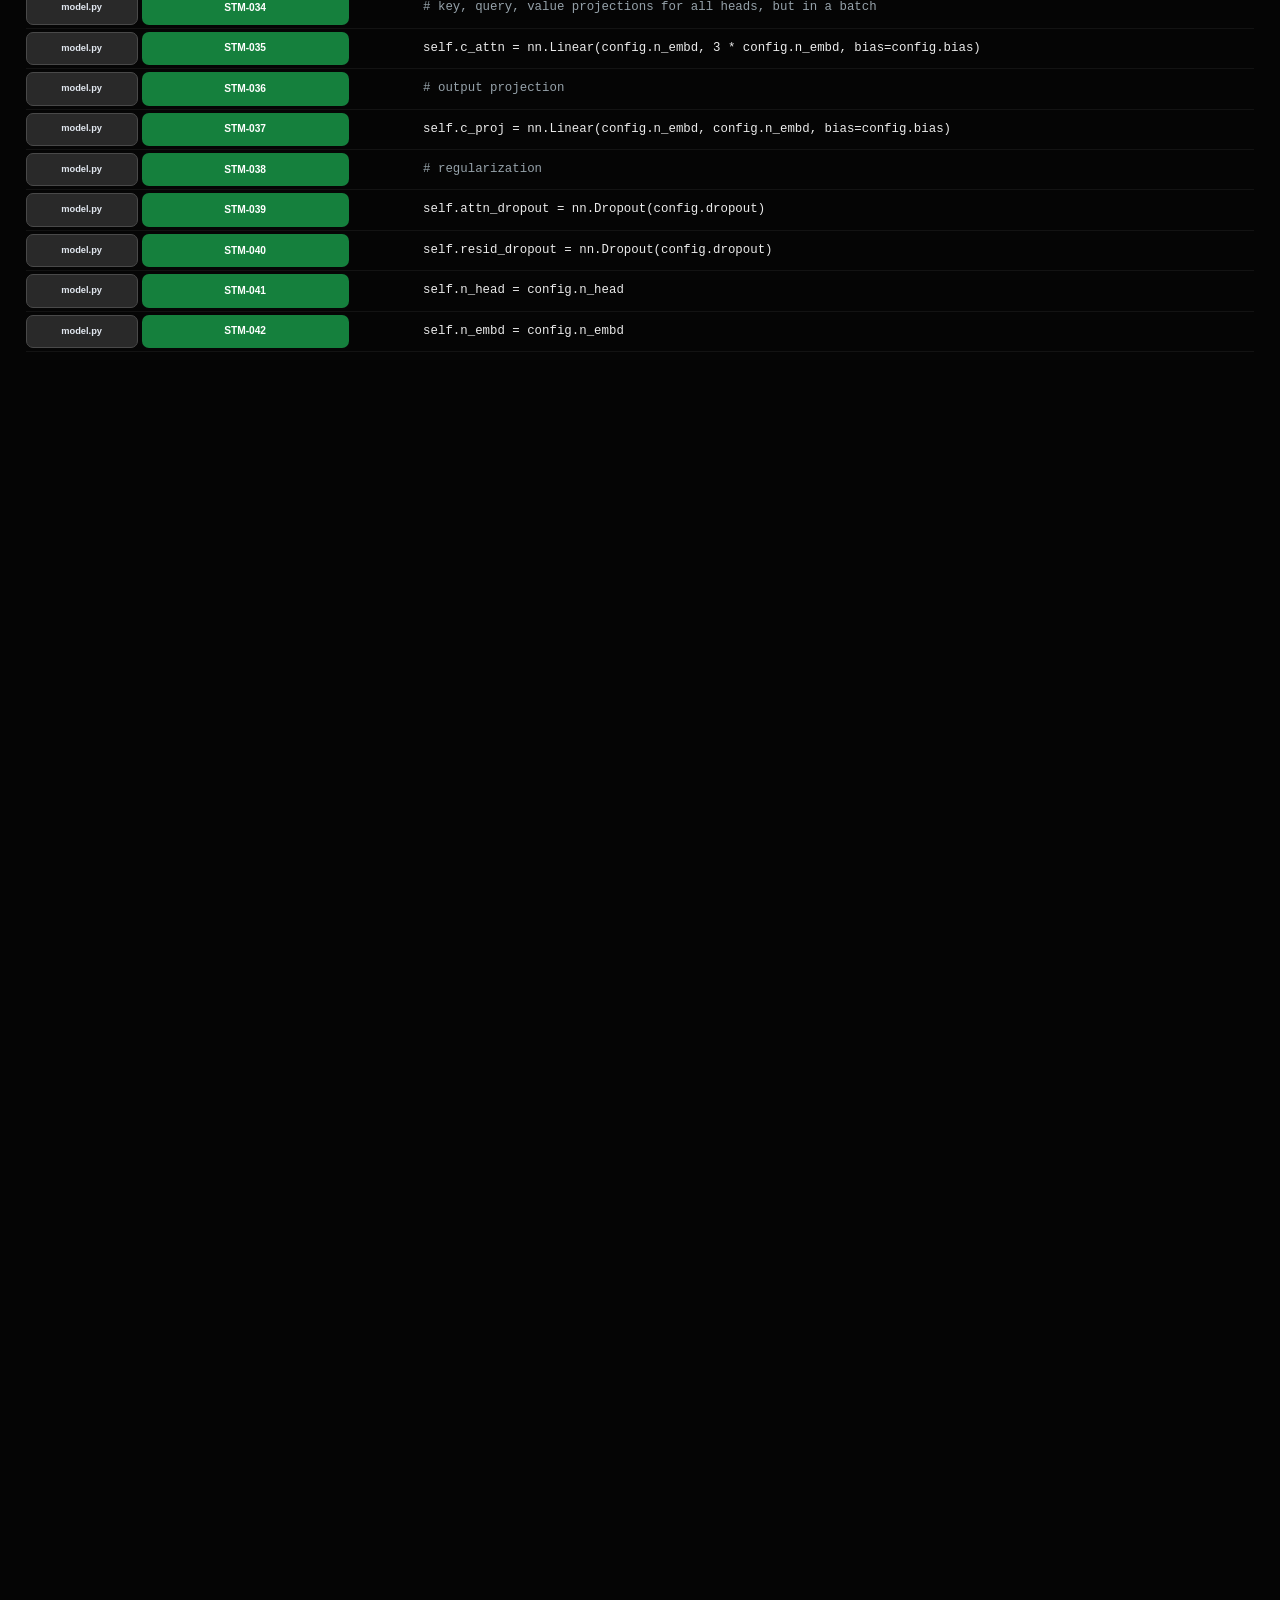
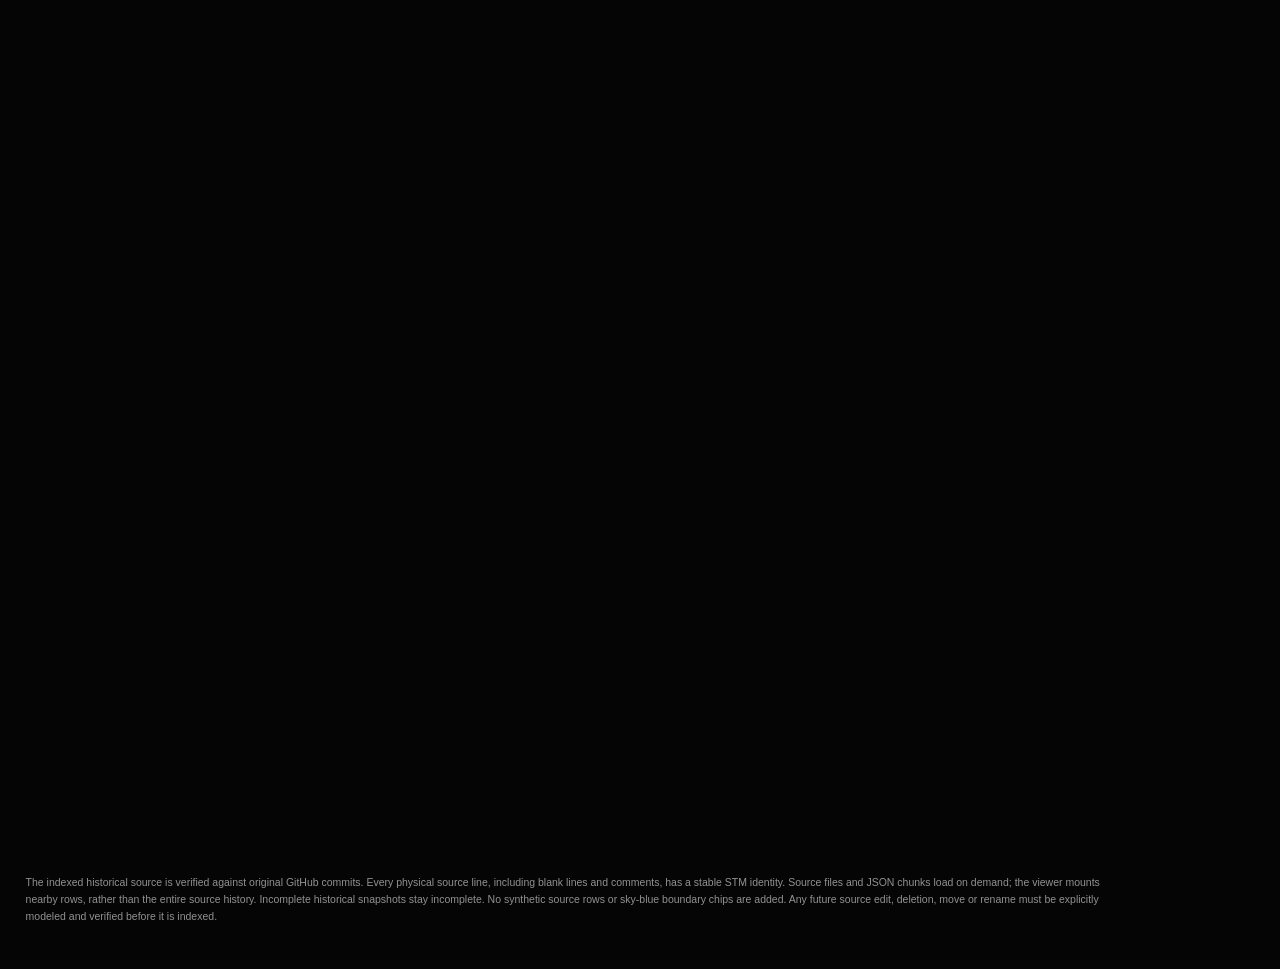
==== commit b79afdc5: "viewer: label independent Comments overlay control accessibly" ====
--- a/nanogpt-modular-viewer/index.html
+++ b/nanogpt-modular-viewer/index.html
@@ -57,7 +57,7 @@
         <button type="button" class="category" data-kind="block" aria-pressed="false">Code Block</button>
         <button type="button" class="category" data-kind="nested" aria-pressed="false">Nested Block</button>
         <button type="button" class="category" data-kind="line" aria-pressed="true">Lines</button>
-        <button type="button" class="category" data-kind="comment" aria-pressed="false">Comments</button>
+        <button type="button" class="category" data-kind="comment" aria-pressed="false" aria-label="Toggle pink comments and docstrings inside the selected hierarchy category">Comments</button>
       </div>
     </div>
   </section>
@@ -73,7 +73,7 @@
     </div>
   </section>
   <p id="status" role="status" aria-live="polite">Loading modular source manifest…</p>
-  <p id="hint">Only the selected hierarchy category colors the source chips. Green code dividers appear only between touching sibling groups.</p>
+  <p id="hint">Select a hierarchy, then toggle Comments to highlight its documentation in pink. Green dividers appear only between touching sibling groups.</p>
 
   <section id="line-area" class="line-area" aria-label="Virtualized original source and permanent statement identifiers">
     <div id="top-spacer" aria-hidden="true"></div>
--- a/nanogpt-modular-viewer/assets/viewer.css
+++ b/nanogpt-modular-viewer/assets/viewer.css
@@ -56,13 +56,13 @@
 #line-window{width:100%;min-width:0}
 .code-row{
   display:grid;grid-template-columns:minmax(0,min(330px,41%)) minmax(0,1fr);
-  min-height:44px;align-items:stretch;min-width:0;
+  min-height:40px;align-items:stretch;min-width:0;
   border-bottom:1px solid rgba(255,255,255,.055);
 }
 .chip-cell{min-width:0;display:flex;padding:3px 7px 3px 0}
 .line-chip{
-  width:100%;min-width:0;align-self:stretch;min-height:36px;border-radius:7px;
-  padding:5px;display:flex;flex-direction:column;justify-content:center;align-items:center;
+  width:100%;min-width:0;align-self:stretch;min-height:30px;border-radius:7px;
+  padding:5px;display:flex;flex-direction:row;justify-content:center;align-items:center;
   gap:2px;text-align:center;background:var(--chip-bg,#15803d);color:var(--chip-ink,#fff);
 }
 .line-chip .line-id{font:700 10px/1.32 Roboto,Arial,system-ui,sans-serif;overflow-wrap:anywhere}
@@ -90,7 +90,7 @@
   .file-picker{margin-left:0}.mode,.step,.apply,.category{font-size:10px;padding:6px 7px;min-height:31px}
   .jump input{width:88px;min-height:31px}
   .code-row{grid-template-columns:minmax(0,42%) minmax(0,58%)}
-  .line-chip{min-height:32px;padding:5px 3px}
+  .line-chip{min-height:30px;padding:4px 3px}
   .line-chip .line-id{font-size:9.1px}.line-chip .group-label,.line-chip .commit-marker{font-size:8.5px}
   .chip-cell{padding:3px 6px 3px 0}
   .code-cell{font-size:11.6px;line-height:1.65;padding:8px 5px}
@@ -147,18 +147,14 @@
 .category:focus-visible{outline:2px solid #f8fafc;outline-offset:2px}
 .summary{min-height:36px}
 
-/* Two chips: short STM identity and separate filename. Full STM ID is retained
-   in the DOM dataset and historical source JSON. All rows reserve one meta line
-   so category switching does not change chip height. */
+/* Filename-first neutral chip + single-line colored STM chip, then original code.
+   The full STM identity and group metadata remain in data/DOM accessibility labels.
+   No second visible label/commit marker: color already identifies the hierarchy. */
 .chip-cell{display:flex;align-self:stretch;gap:4px;min-width:0;padding:3px 7px 3px 0}
 .line-chip{
   width:auto;min-width:0;flex:1 1 auto;
-  min-height:37px;padding:4px 3px;gap:1px;justify-content:center;
-}
-.line-chip .chip-meta{
-  display:block;flex:0 0 auto;width:100%;height:12px;min-height:12px;
-  font:800 8.6px/12px Roboto,Arial,system-ui,sans-serif;
-  white-space:nowrap;overflow:hidden;text-overflow:ellipsis;text-align:center;
+  min-height:30px;padding:3px;gap:0;justify-content:center;
+  align-items:center;
 }
 .line-chip .line-id{
   display:block;width:100%;min-width:0;
@@ -194,8 +190,7 @@
  .categories{gap:3px;padding:1px 2px 3px}
  .category,.category[aria-pressed="false"]{min-height:27px;padding:5px 7px;font-size:10px}
  .chip-cell{gap:3px;padding:3px 4px 3px 0}
- .line-chip{min-height:36px;padding:3px 2px}
- .line-chip .chip-meta{font-size:7.7px;height:11px;line-height:11px;min-height:11px}
+ .line-chip{min-height:30px;padding:3px 2px}
  .line-chip .line-id{font-size:9px}
  .filename-chip{max-width:38%;font-size:8px;padding:3px 2px;border-radius:6px}
 }
